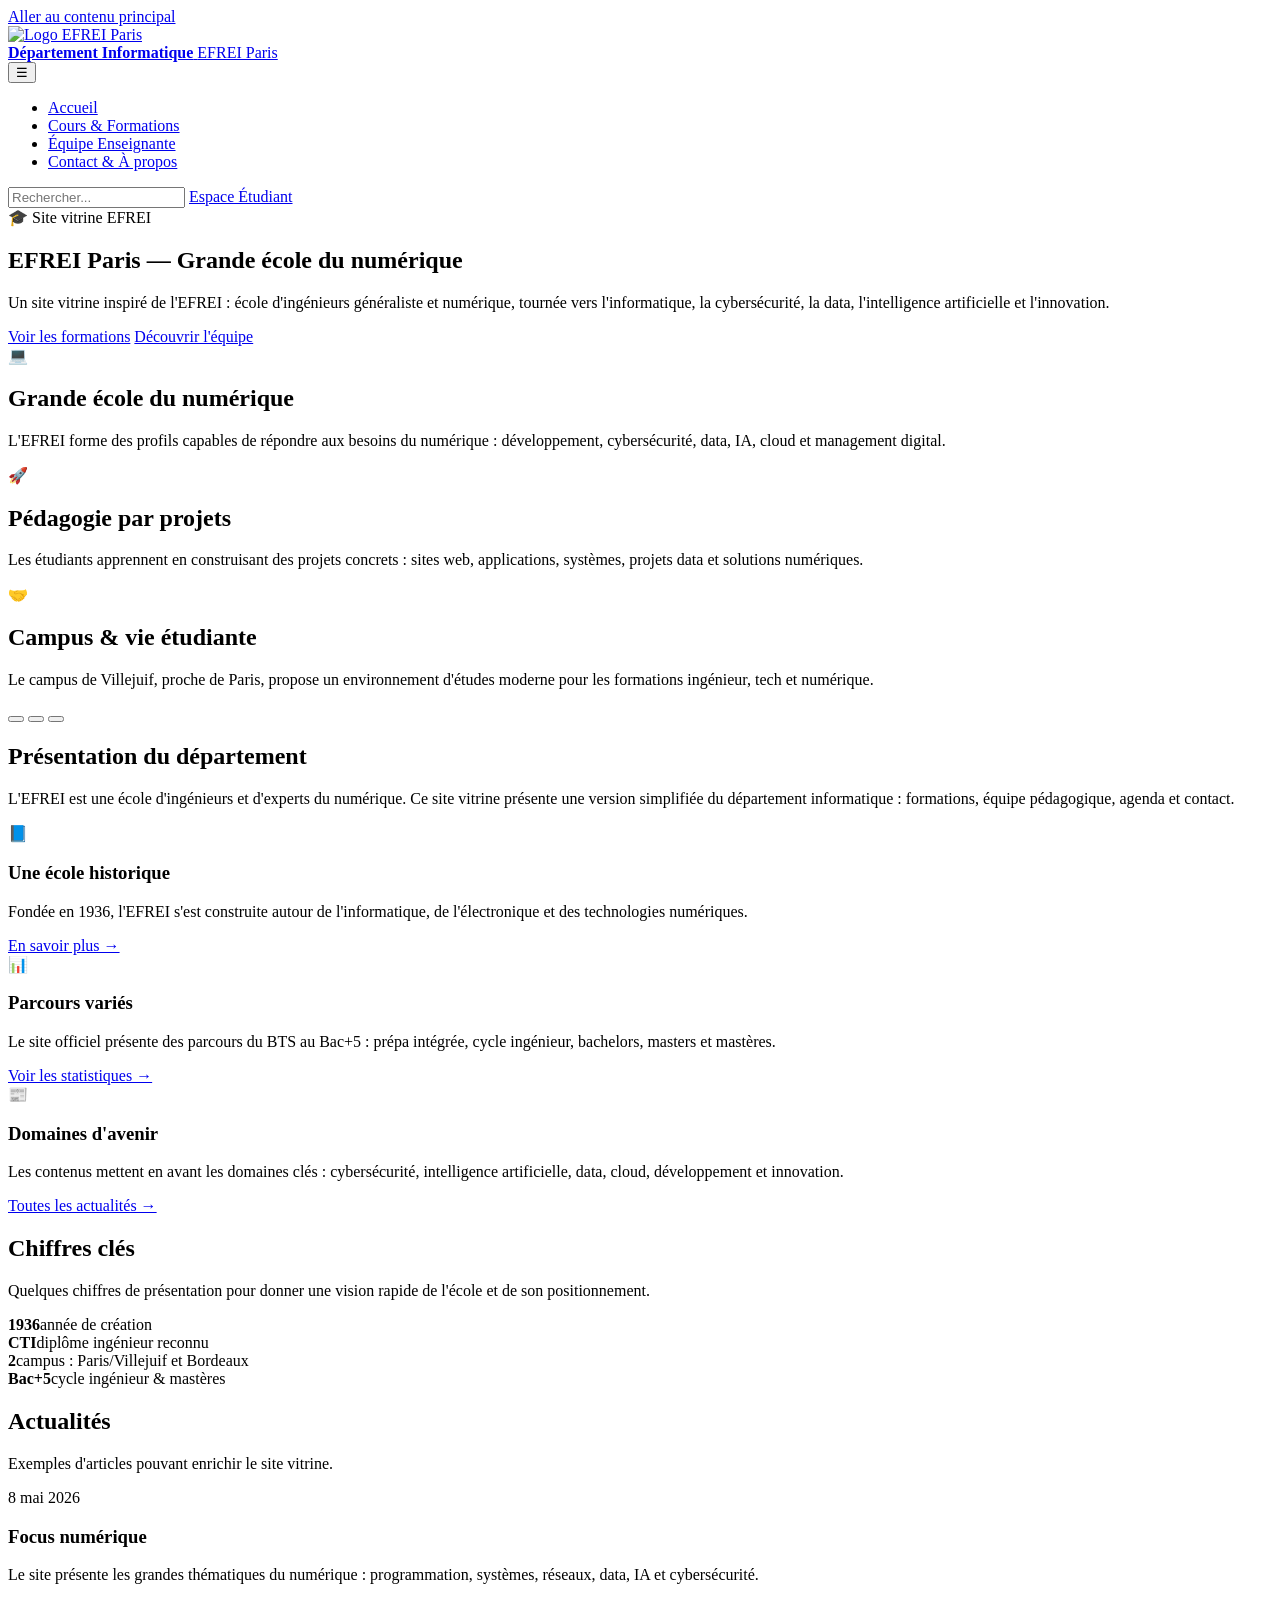
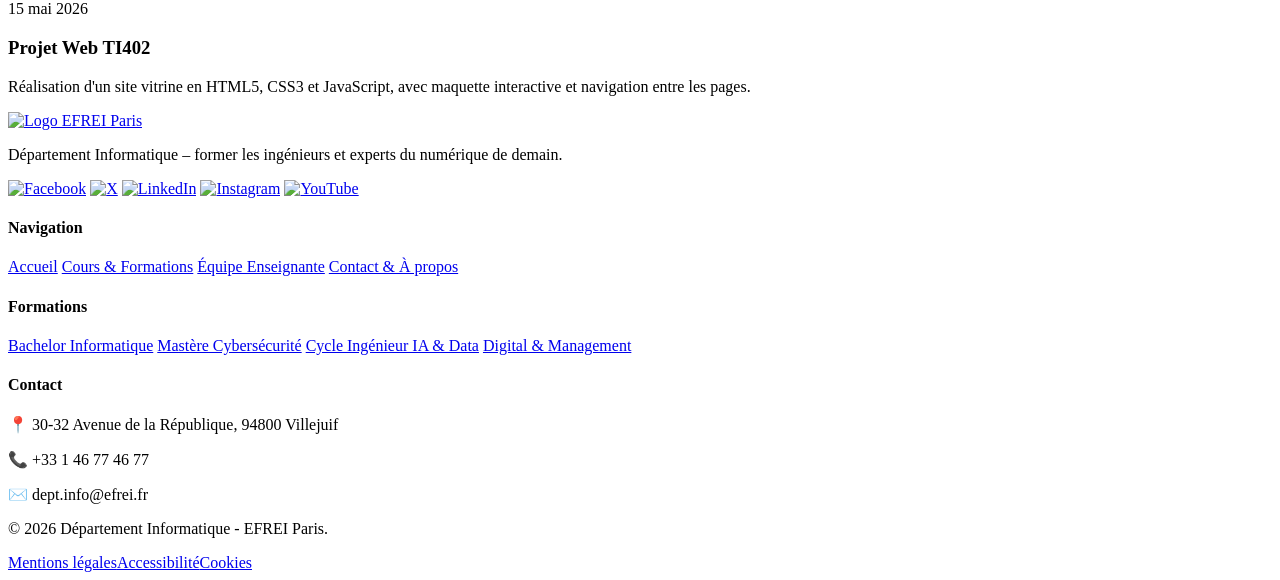
==== projetV2/index.html @ 912ecff1 "Add files via upload" ====
<!DOCTYPE html>
<html lang="fr">
<head>
  <meta charset="UTF-8">
  <meta name="viewport" content="width=device-width, initial-scale=1.0">
  <title>Accueil - Département Informatique EFREI</title>
  <meta name="description" content="Site vitrine du département informatique de l'EFREI Paris.">
  <link rel="stylesheet" href="css/style.css">
</head>
<body>
  <a class="skip-link" href="#contenu">Aller au contenu principal</a>

  <header class="site-header">
    <div class="container header-inner">
      <a class="brand" href="HTML/index.html" aria-label="Accueil EFREI">
        <div class="brand-logo"><img src="img/Logo_Efrei_2022.svg.png" alt="Logo EFREI Paris"></div>
        <div class="brand-text">
          <strong>Département Informatique</strong>
          <span>EFREI Paris</span>
        </div>
      </a>
      <button class="menu-toggle" type="button" aria-label="Ouvrir le menu" aria-expanded="false">☰</button>
      <nav class="main-nav" aria-label="Navigation principale">
        <ul>
          <li><a class="active" href="HTML/index.html">Accueil</a></li>
          <li><a href="HTML/cours_formation.html">Cours &amp; Formations</a></li>
          <li><a href="HTML/equipe_enseignante.html">Équipe Enseignante</a></li>
          <li><a href="HTML/contact.html">Contact &amp; À propos</a></li>
         
        </ul>
      </nav>
      <div class="header-actions">
        <input class="search-box" type="search" placeholder="Rechercher..." aria-label="Rechercher">
        <a class="btn" href="HTML/contact.html">Espace Étudiant</a>
      </div>
    </div>
  </header>

  <main id="contenu">
    <section class="hero">
      <div class="container hero-grid">
        <div>
          <span class="eyebrow">🎓 Site vitrine EFREI</span>
          <h1>EFREI Paris — Grande école du numérique</h1>
          <p>Un site vitrine inspiré de l'EFREI : école d'ingénieurs généraliste et numérique, tournée vers l'informatique, la cybersécurité, la data, l'intelligence artificielle et l'innovation.</p>
          <div class="hero-buttons">
            <a class="btn" href="HTML/cours_formation.html">Voir les formations</a>
            <a class="btn secondary" href="HTML/equipe_enseignante.html">Découvrir l'équipe</a>
          </div>
        </div>
        <div class="hero-card" aria-label="Carrousel de présentation">
          <article class="slide active">
            <div class="slide-icon">💻</div>
            <h2>Grande école du numérique</h2>
            <p>L'EFREI forme des profils capables de répondre aux besoins du numérique : développement, cybersécurité, data, IA, cloud et management digital.</p>
          </article>
          <article class="slide">
            <div class="slide-icon">🚀</div>
            <h2>Pédagogie par projets</h2>
            <p>Les étudiants apprennent en construisant des projets concrets : sites web, applications, systèmes, projets data et solutions numériques.</p>
          </article>
          <article class="slide">
            <div class="slide-icon">🤝</div>
            <h2>Campus & vie étudiante</h2>
            <p>Le campus de Villejuif, proche de Paris, propose un environnement d'études moderne pour les formations ingénieur, tech et numérique.</p>
          </article>
          <div class="slider-dots" aria-label="Contrôles du carrousel">
            <button class="dot active" type="button" aria-label="Slide 1"></button>
            <button class="dot" type="button" aria-label="Slide 2"></button>
            <button class="dot" type="button" aria-label="Slide 3"></button>
          </div>
        </div>
      </div>
    </section>

    <section class="section" id="presentation">
      <div class="container">
        <div class="section-title">
          <h2>Présentation du département</h2>
          <p>L'EFREI est une école d'ingénieurs et d'experts du numérique. Ce site vitrine présente une version simplifiée du département informatique : formations, équipe pédagogique, agenda et contact.</p>
        </div>
        <div class="cards-grid">
          <article class="card">
            <div class="card-icon">📘</div>
            <h3>Une école historique</h3>
            <p>Fondée en 1936, l'EFREI s'est construite autour de l'informatique, de l'électronique et des technologies numériques.</p>
            <a href="#presentation">En savoir plus →</a>
          </article>
          <article class="card">
            <div class="card-icon">📊</div>
            <h3>Parcours variés</h3>
            <p>Le site officiel présente des parcours du BTS au Bac+5 : prépa intégrée, cycle ingénieur, bachelors, masters et mastères.</p>
            <a href="#chiffres">Voir les statistiques →</a>
          </article>
          <article class="card">
            <div class="card-icon">📰</div>
            <h3>Domaines d'avenir</h3>
            <p>Les contenus mettent en avant les domaines clés : cybersécurité, intelligence artificielle, data, cloud, développement et innovation.</p>
            <a href="#actualites">Toutes les actualités →</a>
          </article>
        </div>
      </div>
    </section>

    <section class="section" id="chiffres">
      <div class="container">
        <div class="section-title">
          <h2>Chiffres clés</h2>
          <p>Quelques chiffres de présentation pour donner une vision rapide de l'école et de son positionnement.</p>
        </div>
        <div class="stats-grid">
          <div class="stat"><strong>1936</strong><span>année de création</span></div>
          <div class="stat"><strong>CTI</strong><span>diplôme ingénieur reconnu</span></div>
          <div class="stat"><strong>2</strong><span>campus : Paris/Villejuif et Bordeaux</span></div>
          <div class="stat"><strong>Bac+5</strong><span>cycle ingénieur & mastères</span></div>
        </div>
      </div>
    </section>

    <section class="section" id="actualites">
      <div class="container">
        <div class="section-title">
          <h2>Actualités</h2>
          <p>Exemples d'articles pouvant enrichir le site vitrine.</p>
        </div>
        <div class="news-grid">
          <article class="news-item">
            <time datetime="2026-05-08">8 mai 2026</time>
            <h3>Focus numérique</h3>
            <p>Le site présente les grandes thématiques du numérique : programmation, systèmes, réseaux, data, IA et cybersécurité.</p>
          </article>
          <article class="news-item">
            <time datetime="2026-05-15">15 mai 2026</time>
            <h3>Projet Web TI402</h3>
            <p>Réalisation d'un site vitrine en HTML5, CSS3 et JavaScript, avec maquette interactive et navigation entre les pages.</p>
          </article>
        </div>
      </div>
    </section>
  </main>

  <footer class="site-footer">
    <div class="container footer-grid">
      <div class="footer-col">
        <a class="footer-brand" href="index.html"><img src="img/Logo_Efrei_2022.svg.png" alt="Logo EFREI Paris"></a>
        <p>Département Informatique – former les ingénieurs et experts du numérique de demain.</p>
        <div class="socials">
          <a href="https://www.facebook.com/efrei" target="_blank" rel="noopener noreferrer" aria-label="Facebook EFREI"><img src="img/icon-facebook.svg" alt="Facebook"></a>
          <a href="https://www.twitter.com/efrei" target="_blank" rel="noopener noreferrer" aria-label="X / Twitter EFREI"><img src="img/icon-x.svg" alt="X"></a>
          <a href="https://www.linkedin.com/school/efrei" target="_blank" rel="noopener noreferrer" aria-label="LinkedIn EFREI"><img src="img/icon-linkedin.svg" alt="LinkedIn"></a>
          <a href="https://www.instagram.com/efrei" target="_blank" rel="noopener noreferrer" aria-label="Instagram EFREI"><img src="img/icon-instagram.svg" alt="Instagram"></a>
          <a href="https://www.youtube.com/efrei" target="_blank" rel="noopener noreferrer" aria-label="YouTube EFREI"><img src="img/icon-youtube.svg" alt="YouTube"></a>
        </div>
      </div>
      <div class="footer-col">
        <h4>Navigation</h4>
        <a href="HTML/index.html">Accueil</a>
        <a href="HTML/cours_formation.html">Cours &amp; Formations</a>
        <a href="HTML/equipe_enseignante.html">Équipe Enseignante</a>
        <a href="HTML/contact.html">Contact &amp; À propos</a>
      
      </div>
      <div class="footer-col">
        <h4>Formations</h4>
        <a href="HTML/cours_formation.html">Bachelor Informatique</a>
        <a href="HTML/cours_formation.html">Mastère Cybersécurité</a>
        <a href="HTML/cours_formation.html">Cycle Ingénieur IA & Data</a>
        <a href="HTML/cours_formation.html">Digital & Management</a>
      </div>
      <div class="footer-col">
        <h4>Contact</h4>
        <p>📍 30-32 Avenue de la République, 94800 Villejuif</p>
        <p>📞 +33 1 46 77 46 77</p>
        <p>✉️ dept.info@efrei.fr</p>
      </div>
    </div>
    <div class="container footer-bottom">
      <p>© 2026 Département Informatique - EFREI Paris.</p>
      <div class="footer-links"><a href="#">Mentions légales</a><a href="#">Accessibilité</a><a href="#">Cookies</a></div>
    </div>
  </footer>
  <script src="js/main.js"></script>
</body>
</html>
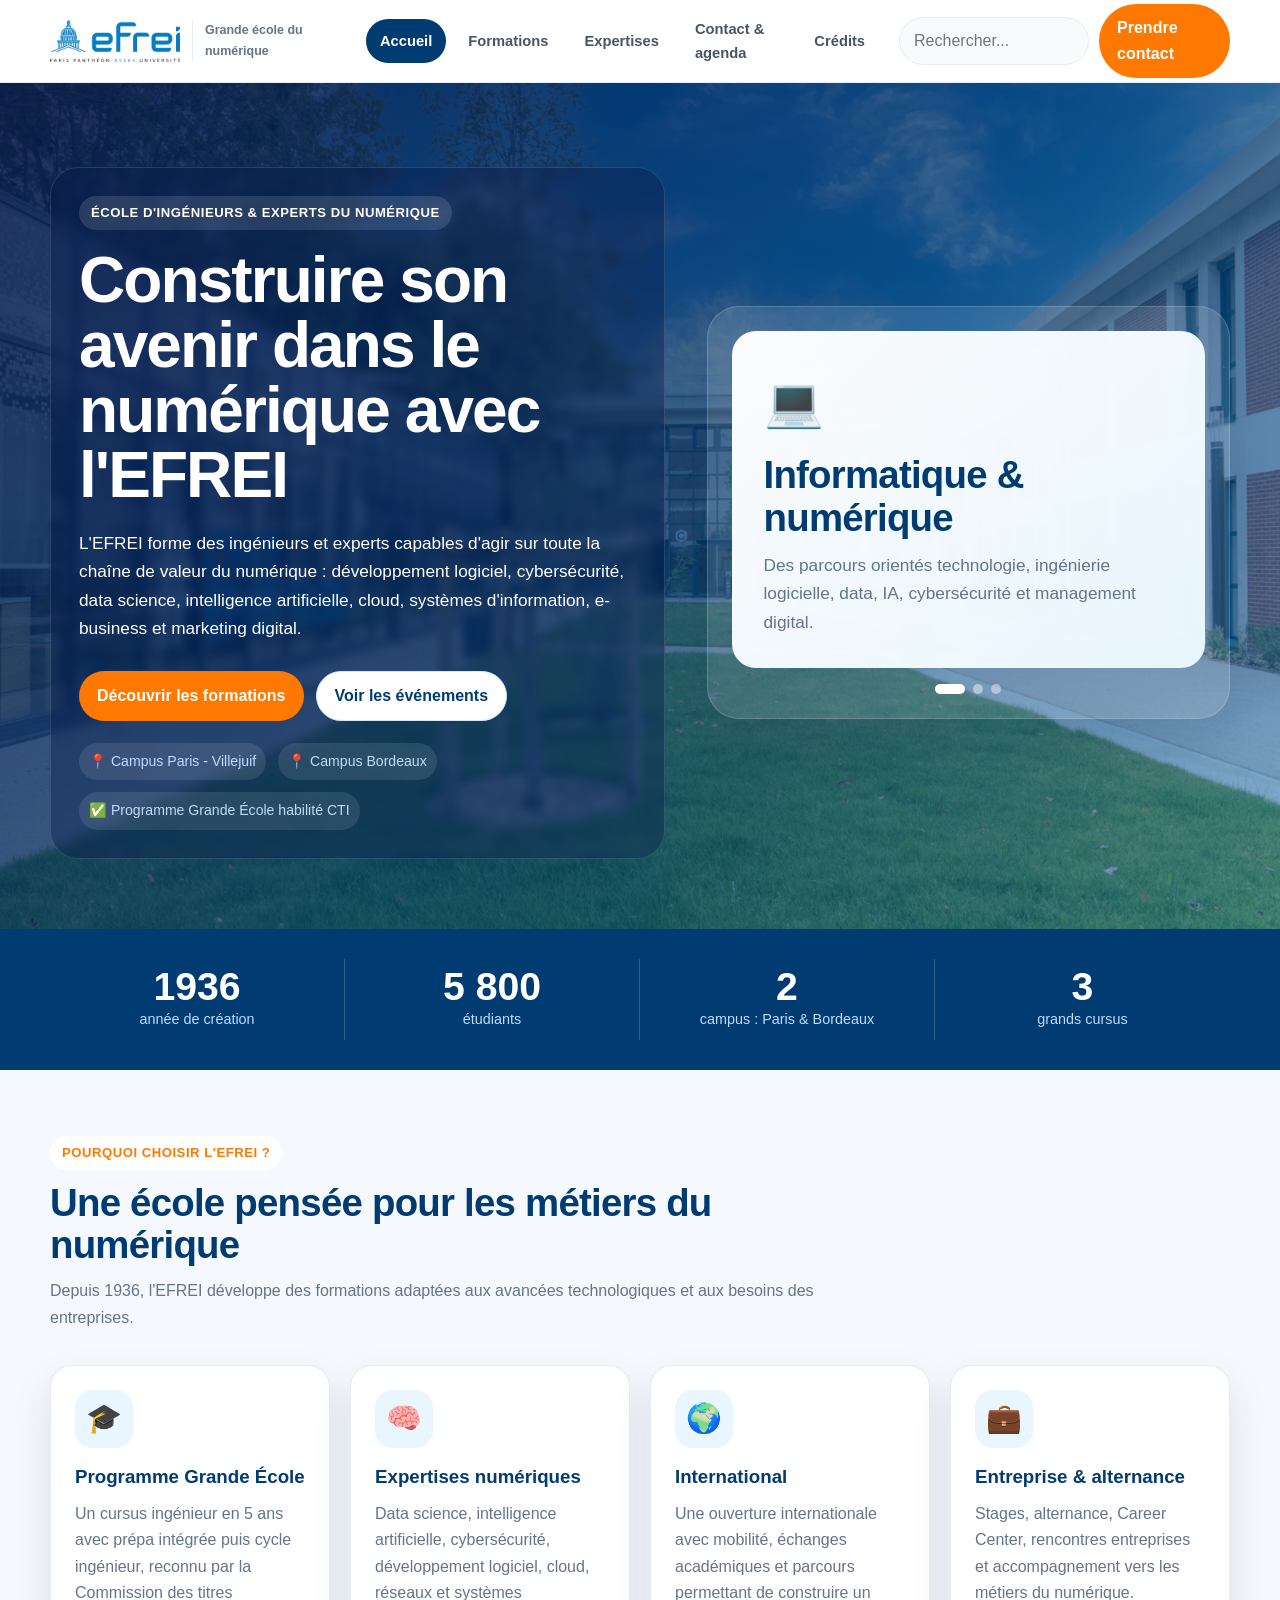
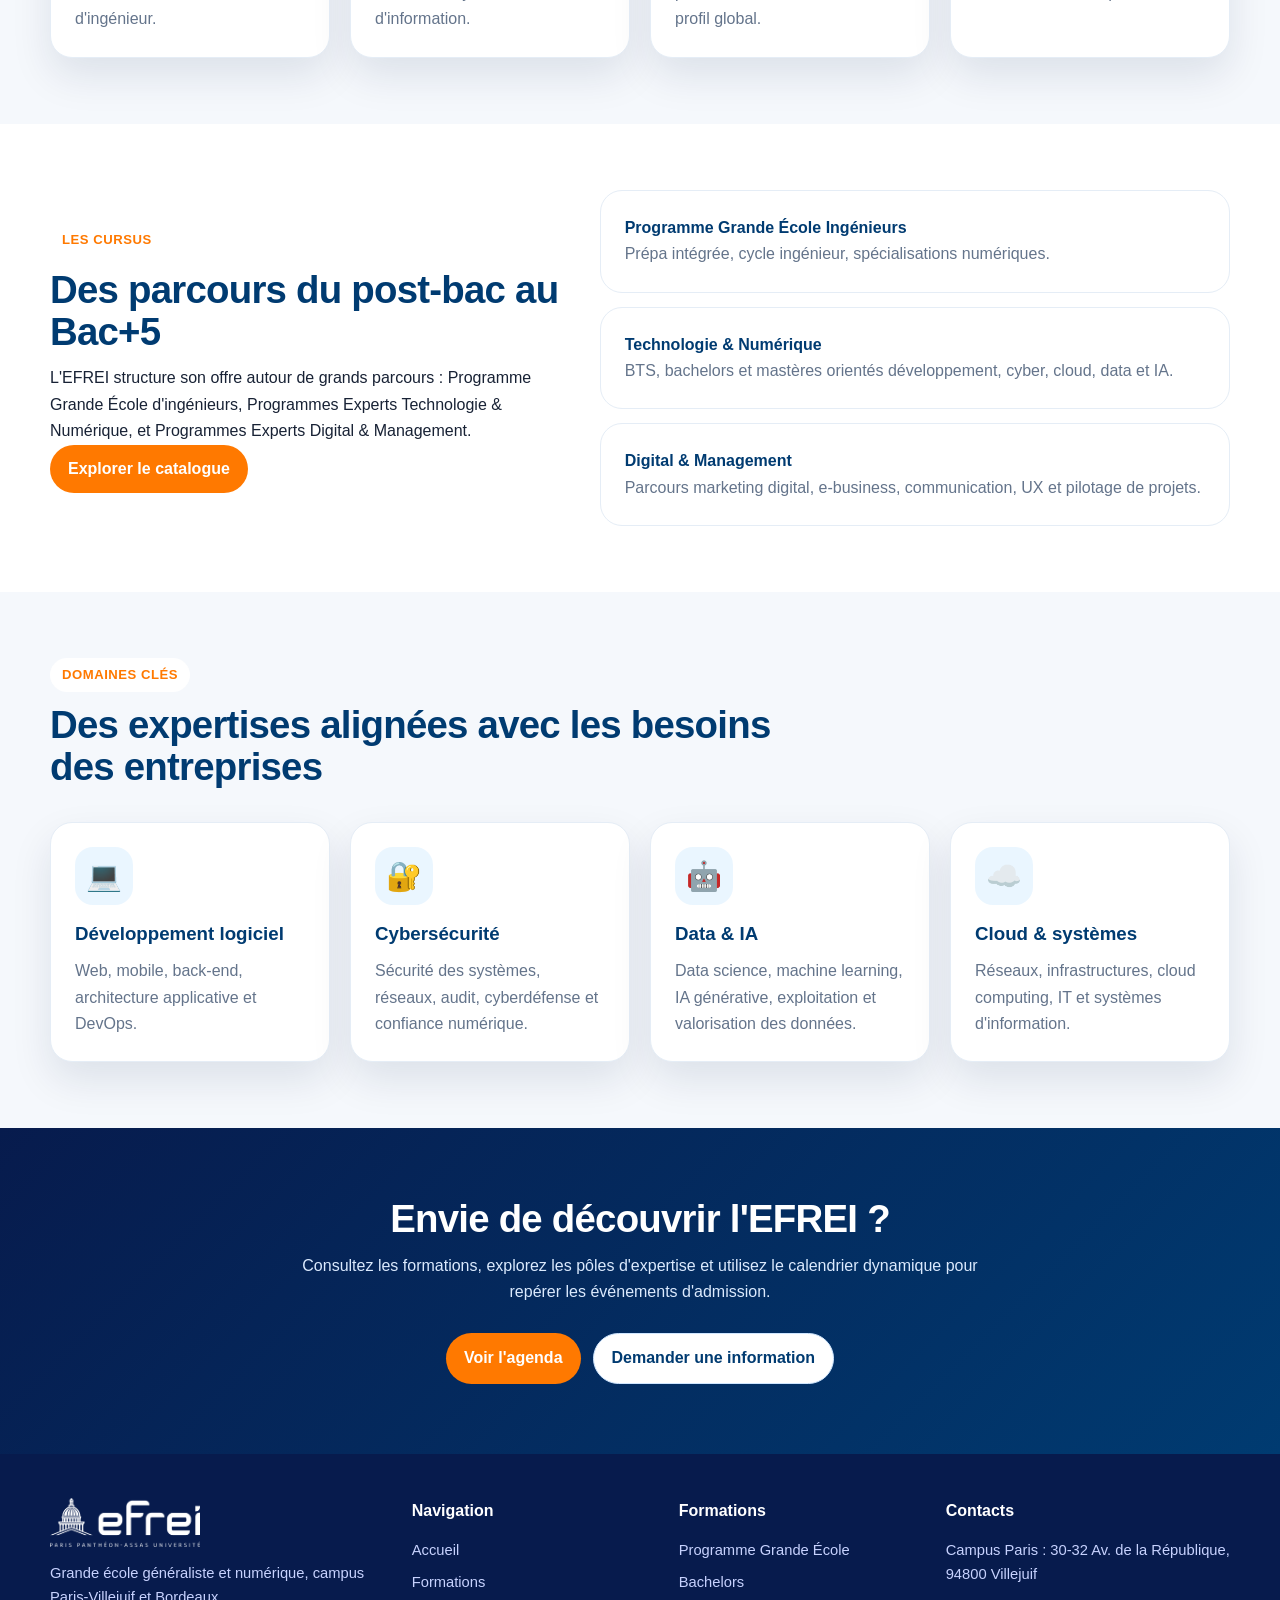
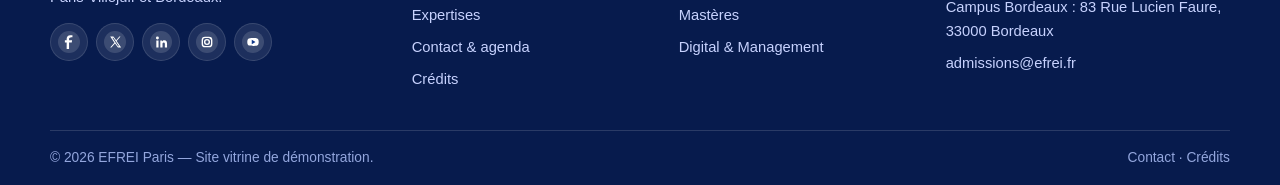
==== commit 919cd064: "Add files via upload" ====
--- a/projetV2/index.html
+++ b/projetV2/index.html
@@ -1,183 +1,168 @@
 <!DOCTYPE html>
+<!-- FICHIER HTML : index.html | Page du site vitrine EFREI. -->
 <html lang="fr">
 <head>
   <meta charset="UTF-8">
   <meta name="viewport" content="width=device-width, initial-scale=1.0">
-  <title>Accueil - Département Informatique EFREI</title>
-  <meta name="description" content="Site vitrine du département informatique de l'EFREI Paris.">
+  <title>EFREI Paris — Grande école du numérique</title>
+  <meta name="description" content="Site vitrine EFREI Paris : formations, campus, numérique, admissions et vie étudiante.">
   <link rel="stylesheet" href="css/style.css">
 </head>
 <body>
   <a class="skip-link" href="#contenu">Aller au contenu principal</a>
-
+  <!-- HEADER : logo EFREI, menu de navigation principal, recherche et bouton de contact -->
   <header class="site-header">
     <div class="container header-inner">
-      <a class="brand" href="HTML/index.html" aria-label="Accueil EFREI">
-        <div class="brand-logo"><img src="img/Logo_Efrei_2022.svg.png" alt="Logo EFREI Paris"></div>
-        <div class="brand-text">
-          <strong>Département Informatique</strong>
-          <span>EFREI Paris</span>
-        </div>
+      <a class="brand" href="index.html" aria-label="Accueil EFREI">
+        <img src="img/Logo_Efrei_2022.svg.png" alt="Logo EFREI Paris">
+        <span>Grande école du numérique</span>
       </a>
       <button class="menu-toggle" type="button" aria-label="Ouvrir le menu" aria-expanded="false">☰</button>
-      <nav class="main-nav" aria-label="Navigation principale">
-        <ul>
-          <li><a class="active" href="HTML/index.html">Accueil</a></li>
-          <li><a href="HTML/cours_formation.html">Cours &amp; Formations</a></li>
-          <li><a href="HTML/equipe_enseignante.html">Équipe Enseignante</a></li>
-          <li><a href="HTML/contact.html">Contact &amp; À propos</a></li>
-         
-        </ul>
-      </nav>
+      <nav class="main-nav" aria-label="Navigation principale"><ul><li><a class="active" href="index.html">Accueil</a></li><li><a href="cours_formation.html">Formations</a></li><li><a href="equipe_enseignante.html">Expertises</a></li><li><a href="contact.html">Contact & agenda</a></li><li><a href="credits.html">Crédits</a></li></ul></nav>
       <div class="header-actions">
         <input class="search-box" type="search" placeholder="Rechercher..." aria-label="Rechercher">
-        <a class="btn" href="HTML/contact.html">Espace Étudiant</a>
+        <a class="btn" href="contact.html#contactForm">Prendre contact</a>
       </div>
     </div>
   </header>
 
+  <!-- CONTENU PRINCIPAL DE LA PAGE D'ACCUEIL -->
   <main id="contenu">
-    <section class="hero">
+    <!-- SECTION HERO : première bannière visible avec accroche, boutons et carrousel -->
+    <section class="hero hero-home">
       <div class="container hero-grid">
-        <div>
-          <span class="eyebrow">🎓 Site vitrine EFREI</span>
-          <h1>EFREI Paris — Grande école du numérique</h1>
-          <p>Un site vitrine inspiré de l'EFREI : école d'ingénieurs généraliste et numérique, tournée vers l'informatique, la cybersécurité, la data, l'intelligence artificielle et l'innovation.</p>
+        <div class="hero-copy reveal">
+          <span class="eyebrow">École d'ingénieurs & experts du numérique</span>
+          <h1>Construire son avenir dans le numérique avec l'EFREI</h1>
+          <p>L'EFREI forme des ingénieurs et experts capables d'agir sur toute la chaîne de valeur du numérique : développement logiciel, cybersécurité, data science, intelligence artificielle, cloud, systèmes d'information, e-business et marketing digital.</p>
           <div class="hero-buttons">
-            <a class="btn" href="HTML/cours_formation.html">Voir les formations</a>
-            <a class="btn secondary" href="HTML/equipe_enseignante.html">Découvrir l'équipe</a>
+            <a class="btn" href="cours_formation.html">Découvrir les formations</a>
+            <a class="btn secondary" href="contact.html#calendar">Voir les événements</a>
+          </div>
+          <div class="hero-proof">
+            <span>📍 Campus Paris - Villejuif</span>
+            <span>📍 Campus Bordeaux</span>
+            <span>✅ Programme Grande École habilité CTI</span>
           </div>
         </div>
-        <div class="hero-card" aria-label="Carrousel de présentation">
-          <article class="slide active">
-            <div class="slide-icon">💻</div>
-            <h2>Grande école du numérique</h2>
-            <p>L'EFREI forme des profils capables de répondre aux besoins du numérique : développement, cybersécurité, data, IA, cloud et management digital.</p>
-          </article>
-          <article class="slide">
-            <div class="slide-icon">🚀</div>
-            <h2>Pédagogie par projets</h2>
-            <p>Les étudiants apprennent en construisant des projets concrets : sites web, applications, systèmes, projets data et solutions numériques.</p>
-          </article>
-          <article class="slide">
-            <div class="slide-icon">🤝</div>
-            <h2>Campus & vie étudiante</h2>
-            <p>Le campus de Villejuif, proche de Paris, propose un environnement d'études moderne pour les formations ingénieur, tech et numérique.</p>
-          </article>
-          <div class="slider-dots" aria-label="Contrôles du carrousel">
-            <button class="dot active" type="button" aria-label="Slide 1"></button>
-            <button class="dot" type="button" aria-label="Slide 2"></button>
-            <button class="dot" type="button" aria-label="Slide 3"></button>
+        <div class="hero-visual reveal">
+          <div class="slider-card" aria-label="Carrousel EFREI">
+            <article class="slide active">
+              <span class="slide-icon">💻</span>
+              <h2>Informatique & numérique</h2>
+              <p>Des parcours orientés technologie, ingénierie logicielle, data, IA, cybersécurité et management digital.</p>
+            </article>
+            <article class="slide">
+              <span class="slide-icon">🚀</span>
+              <h2>Innovation & projets</h2>
+              <p>Une pédagogie tournée vers les projets concrets, l'entreprise, la recherche appliquée et l'international.</p>
+            </article>
+            <article class="slide">
+              <span class="slide-icon">🤝</span>
+              <h2>Entreprises & carrière</h2>
+              <p>Un réseau entreprises, des stages, de l'alternance et un accompagnement carrière pour professionnaliser les étudiants.</p>
+            </article>
+            <div class="slider-dots">
+              <button class="dot active" type="button" aria-label="Diapositive 1"></button>
+              <button class="dot" type="button" aria-label="Diapositive 2"></button>
+              <button class="dot" type="button" aria-label="Diapositive 3"></button>
+            </div>
           </div>
         </div>
       </div>
     </section>
 
-    <section class="section" id="presentation">
+    <!-- CHIFFRES CLÉS : données rapides pour rassurer le visiteur -->
+    <section class="numbers-section">
+      <div class="container numbers-grid">
+        <article><strong data-counter="1936">1936</strong><span>année de création</span></article>
+        <article><strong data-counter="5800">5 800</strong><span>étudiants</span></article>
+        <article><strong data-counter="2">2</strong><span>campus : Paris & Bordeaux</span></article>
+        <article><strong data-counter="3">3</strong><span>grands cursus</span></article>
+      </div>
+    </section>
+
+    <!-- POINTS FORTS : raisons de choisir l'EFREI -->
+    <section class="section">
       <div class="container">
-        <div class="section-title">
-          <h2>Présentation du département</h2>
-          <p>L'EFREI est une école d'ingénieurs et d'experts du numérique. Ce site vitrine présente une version simplifiée du département informatique : formations, équipe pédagogique, agenda et contact.</p>
+        <div class="section-title reveal">
+          <span class="small-title">Pourquoi choisir l'EFREI ?</span>
+          <h2>Une école pensée pour les métiers du numérique</h2>
+          <p>Depuis 1936, l'EFREI développe des formations adaptées aux avancées technologiques et aux besoins des entreprises.</p>
         </div>
-        <div class="cards-grid">
-          <article class="card">
-            <div class="card-icon">📘</div>
-            <h3>Une école historique</h3>
-            <p>Fondée en 1936, l'EFREI s'est construite autour de l'informatique, de l'électronique et des technologies numériques.</p>
-            <a href="#presentation">En savoir plus →</a>
-          </article>
-          <article class="card">
-            <div class="card-icon">📊</div>
-            <h3>Parcours variés</h3>
-            <p>Le site officiel présente des parcours du BTS au Bac+5 : prépa intégrée, cycle ingénieur, bachelors, masters et mastères.</p>
-            <a href="#chiffres">Voir les statistiques →</a>
-          </article>
-          <article class="card">
-            <div class="card-icon">📰</div>
-            <h3>Domaines d'avenir</h3>
-            <p>Les contenus mettent en avant les domaines clés : cybersécurité, intelligence artificielle, data, cloud, développement et innovation.</p>
-            <a href="#actualites">Toutes les actualités →</a>
-          </article>
+        <div class="feature-grid">
+          <article class="feature-card reveal"><span>🎓</span><h3>Programme Grande École</h3><p>Un cursus ingénieur en 5 ans avec prépa intégrée puis cycle ingénieur, reconnu par la Commission des titres d'ingénieur.</p></article>
+          <article class="feature-card reveal"><span>🧠</span><h3>Expertises numériques</h3><p>Data science, intelligence artificielle, cybersécurité, développement logiciel, cloud, réseaux et systèmes d'information.</p></article>
+          <article class="feature-card reveal"><span>🌍</span><h3>International</h3><p>Une ouverture internationale avec mobilité, échanges académiques et parcours permettant de construire un profil global.</p></article>
+          <article class="feature-card reveal"><span>💼</span><h3>Entreprise & alternance</h3><p>Stages, alternance, Career Center, rencontres entreprises et accompagnement vers les métiers du numérique.</p></article>
         </div>
       </div>
     </section>
 
-    <section class="section" id="chiffres">
-      <div class="container">
-        <div class="section-title">
-          <h2>Chiffres clés</h2>
-          <p>Quelques chiffres de présentation pour donner une vision rapide de l'école et de son positionnement.</p>
+    <!-- CURSUS : présentation synthétique des grands parcours -->
+    <section class="section light-section">
+      <div class="container split-layout">
+        <div class="reveal">
+          <span class="small-title">Les cursus</span>
+          <h2>Des parcours du post-bac au Bac+5</h2>
+          <p>L'EFREI structure son offre autour de grands parcours : Programme Grande École d'ingénieurs, Programmes Experts Technologie & Numérique, et Programmes Experts Digital & Management.</p>
+          <a class="btn" href="cours_formation.html">Explorer le catalogue</a>
         </div>
-        <div class="stats-grid">
-          <div class="stat"><strong>1936</strong><span>année de création</span></div>
-          <div class="stat"><strong>CTI</strong><span>diplôme ingénieur reconnu</span></div>
-          <div class="stat"><strong>2</strong><span>campus : Paris/Villejuif et Bordeaux</span></div>
-          <div class="stat"><strong>Bac+5</strong><span>cycle ingénieur & mastères</span></div>
+        <div class="path-list reveal">
+          <article><strong>Programme Grande École Ingénieurs</strong><span>Prépa intégrée, cycle ingénieur, spécialisations numériques.</span></article>
+          <article><strong>Technologie & Numérique</strong><span>BTS, bachelors et mastères orientés développement, cyber, cloud, data et IA.</span></article>
+          <article><strong>Digital & Management</strong><span>Parcours marketing digital, e-business, communication, UX et pilotage de projets.</span></article>
         </div>
       </div>
     </section>
 
-    <section class="section" id="actualites">
+    <section class="section">
       <div class="container">
-        <div class="section-title">
-          <h2>Actualités</h2>
-          <p>Exemples d'articles pouvant enrichir le site vitrine.</p>
+        <div class="section-title reveal">
+          <span class="small-title">Domaines clés</span>
+          <h2>Des expertises alignées avec les besoins des entreprises</h2>
         </div>
-        <div class="news-grid">
-          <article class="news-item">
-            <time datetime="2026-05-08">8 mai 2026</time>
-            <h3>Focus numérique</h3>
-            <p>Le site présente les grandes thématiques du numérique : programmation, systèmes, réseaux, data, IA et cybersécurité.</p>
-          </article>
-          <article class="news-item">
-            <time datetime="2026-05-15">15 mai 2026</time>
-            <h3>Projet Web TI402</h3>
-            <p>Réalisation d'un site vitrine en HTML5, CSS3 et JavaScript, avec maquette interactive et navigation entre les pages.</p>
-          </article>
+        <div class="domains-grid">
+          <article class="domain-card reveal"><span>💻</span><h3>Développement logiciel</h3><p>Web, mobile, back-end, architecture applicative et DevOps.</p></article>
+          <article class="domain-card reveal"><span>🔐</span><h3>Cybersécurité</h3><p>Sécurité des systèmes, réseaux, audit, cyberdéfense et confiance numérique.</p></article>
+          <article class="domain-card reveal"><span>🤖</span><h3>Data & IA</h3><p>Data science, machine learning, IA générative, exploitation et valorisation des données.</p></article>
+          <article class="domain-card reveal"><span>☁️</span><h3>Cloud & systèmes</h3><p>Réseaux, infrastructures, cloud computing, IT et systèmes d'information.</p></article>
+        </div>
+      </div>
+    </section>
+
+    <!-- APPEL À L'ACTION : redirige vers l'agenda ou le formulaire -->
+    <section class="cta-banner">
+      <div class="container reveal">
+        <h2>Envie de découvrir l'EFREI ?</h2>
+        <p>Consultez les formations, explorez les pôles d'expertise et utilisez le calendrier dynamique pour repérer les événements d'admission.</p>
+        <div class="hero-buttons center">
+          <a class="btn" href="contact.html#calendar">Voir l'agenda</a>
+          <a class="btn secondary" href="contact.html#contactForm">Demander une information</a>
         </div>
       </div>
     </section>
   </main>
 
+  <!-- FOOTER : liens de navigation, réseaux sociaux et informations de contact -->
   <footer class="site-footer">
     <div class="container footer-grid">
       <div class="footer-col">
-        <a class="footer-brand" href="index.html"><img src="img/Logo_Efrei_2022.svg.png" alt="Logo EFREI Paris"></a>
-        <p>Département Informatique – former les ingénieurs et experts du numérique de demain.</p>
+        <img class="footer-logo" src="img/Logo_Efrei_2022.svg.png" alt="Logo EFREI Paris">
+        <p>Grande école généraliste et numérique, campus Paris-Villejuif et Bordeaux.</p>
         <div class="socials">
-          <a href="https://www.facebook.com/efrei" target="_blank" rel="noopener noreferrer" aria-label="Facebook EFREI"><img src="img/icon-facebook.svg" alt="Facebook"></a>
-          <a href="https://www.twitter.com/efrei" target="_blank" rel="noopener noreferrer" aria-label="X / Twitter EFREI"><img src="img/icon-x.svg" alt="X"></a>
-          <a href="https://www.linkedin.com/school/efrei" target="_blank" rel="noopener noreferrer" aria-label="LinkedIn EFREI"><img src="img/icon-linkedin.svg" alt="LinkedIn"></a>
-          <a href="https://www.instagram.com/efrei" target="_blank" rel="noopener noreferrer" aria-label="Instagram EFREI"><img src="img/icon-instagram.svg" alt="Instagram"></a>
-          <a href="https://www.youtube.com/efrei" target="_blank" rel="noopener noreferrer" aria-label="YouTube EFREI"><img src="img/icon-youtube.svg" alt="YouTube"></a>
+          <a href="https://www.facebook.com/efrei" target="_blank" rel="noopener noreferrer"><img src="img/icon-facebook.svg" alt="Facebook"></a>
+          <a href="https://www.twitter.com/efrei" target="_blank" rel="noopener noreferrer"><img src="img/icon-x.svg" alt="X"></a>
+          <a href="https://www.linkedin.com/school/efrei" target="_blank" rel="noopener noreferrer"><img src="img/icon-linkedin.svg" alt="LinkedIn"></a>
+          <a href="https://www.instagram.com/efrei" target="_blank" rel="noopener noreferrer"><img src="img/icon-instagram.svg" alt="Instagram"></a>
+          <a href="https://www.youtube.com/efrei" target="_blank" rel="noopener noreferrer"><img src="img/icon-youtube.svg" alt="YouTube"></a>
         </div>
       </div>
-      <div class="footer-col">
-        <h4>Navigation</h4>
-        <a href="HTML/index.html">Accueil</a>
-        <a href="HTML/cours_formation.html">Cours &amp; Formations</a>
-        <a href="HTML/equipe_enseignante.html">Équipe Enseignante</a>
-        <a href="HTML/contact.html">Contact &amp; À propos</a>
-      
-      </div>
-      <div class="footer-col">
-        <h4>Formations</h4>
-        <a href="HTML/cours_formation.html">Bachelor Informatique</a>
-        <a href="HTML/cours_formation.html">Mastère Cybersécurité</a>
-        <a href="HTML/cours_formation.html">Cycle Ingénieur IA & Data</a>
-        <a href="HTML/cours_formation.html">Digital & Management</a>
-      </div>
-      <div class="footer-col">
-        <h4>Contact</h4>
-        <p>📍 30-32 Avenue de la République, 94800 Villejuif</p>
-        <p>📞 +33 1 46 77 46 77</p>
-        <p>✉️ dept.info@efrei.fr</p>
-      </div>
+      <div class="footer-col"><h4>Navigation</h4><a href="index.html">Accueil</a><a href="cours_formation.html">Formations</a><a href="equipe_enseignante.html">Expertises</a><a href="contact.html">Contact & agenda</a><a href="credits.html">Crédits</a></div>
+      <div class="footer-col"><h4>Formations</h4><a href="cours_formation.html">Programme Grande École</a><a href="cours_formation.html">Bachelors</a><a href="cours_formation.html">Mastères</a><a href="cours_formation.html">Digital & Management</a></div>
+      <div class="footer-col"><h4>Contacts</h4><p>Campus Paris : 30-32 Av. de la République, 94800 Villejuif</p><p>Campus Bordeaux : 83 Rue Lucien Faure, 33000 Bordeaux</p><p>admissions@efrei.fr</p></div>
     </div>
-    <div class="container footer-bottom">
-      <p>© 2026 Département Informatique - EFREI Paris.</p>
-      <div class="footer-links"><a href="#">Mentions légales</a><a href="#">Accessibilité</a><a href="#">Cookies</a></div>
-    </div>
+    <div class="container footer-bottom"><p>© 2026 EFREI Paris — Site vitrine de démonstration.</p><div><a href="contact.html">Contact</a> · <a href="credits.html">Crédits</a></div></div>
   </footer>
   <script src="js/main.js"></script>
 </body>
--- a/projetV2/css/style.css
+++ b/projetV2/css/style.css
@@ -0,0 +1,1411 @@
+/* =========================================================
+   VARIABLES GLOBALES DU SITE
+   Ces variables permettent de centraliser les couleurs,
+   les ombres, les bordures et les rayons utilisés partout.
+========================================================= */
+
+:root {
+  --blue: #006bb6;
+  --blue-dark: #003b71;
+  --blue-deep: #071b4d;
+  --cyan: #00a6df;
+  --orange: #ff7900;
+  --text: #182235;
+  --muted: #64748b;
+  --bg: #f5f8fc;
+  --white: #fff;
+  --border: #e5edf6;
+  --shadow: 0 18px 40px rgba(9, 30, 66, .10);
+  --radius: 22px;
+}
+
+/* =========================================================
+   RESET CSS
+   On enlève les marges par défaut et on uniformise le calcul
+   des tailles avec box-sizing.
+========================================================= */
+
+* {
+  box-sizing: border-box;
+  margin: 0;
+  padding: 0;
+}
+
+/* Défilement fluide lors des clics sur les ancres */
+html {
+  scroll-behavior: smooth;
+}
+
+/* Style général du corps de page */
+body {
+  font-family: Arial, Helvetica, sans-serif;
+  background: var(--bg);
+  color: var(--text);
+  line-height: 1.65;
+}
+
+/* Liens sans soulignement par défaut */
+a {
+  color: inherit;
+  text-decoration: none;
+}
+
+/* Images responsives */
+img {
+  display: block;
+  max-width: 100%;
+}
+
+/* Conteneur principal qui limite la largeur du contenu */
+.container {
+  width: min(1180px, calc(100% - 32px));
+  margin: 0 auto;
+}
+
+/* Lien d’accessibilité pour aller directement au contenu */
+.skip-link {
+  position: absolute;
+  left: -999px;
+  top: 8px;
+  background: var(--blue-dark);
+  color: white;
+  padding: 8px 12px;
+  border-radius: 10px;
+  z-index: 999;
+}
+
+.skip-link:focus {
+  left: 8px;
+}
+
+/* =========================================================
+   HEADER / BARRE DE NAVIGATION
+   Cette partie gère le logo, le menu, la recherche
+   et le bouton d’action.
+========================================================= */
+
+.site-header {
+  position: sticky;
+  top: 0;
+  z-index: 100;
+  background: rgba(255,255,255,.95);
+  backdrop-filter: blur(12px);
+  border-bottom: 1px solid var(--border);
+}
+
+.header-inner {
+  min-height: 82px;
+  display: flex;
+  align-items: center;
+  justify-content: space-between;
+  gap: 20px;
+}
+
+/* Zone logo + nom du département */
+.brand {
+  display: flex;
+  align-items: center;
+  gap: 12px;
+  min-width: 230px;
+}
+
+.brand img {
+  width: 130px;
+  height: auto;
+}
+
+.brand span {
+  font-size: .78rem;
+  color: var(--muted);
+  font-weight: 700;
+  border-left: 1px solid var(--border);
+  padding-left: 12px;
+}
+
+/* Menu principal */
+.main-nav ul {
+  list-style: none;
+  display: flex;
+  align-items: center;
+  gap: 8px;
+}
+
+.main-nav a {
+  display: inline-flex;
+  align-items: center;
+  padding: 10px 14px;
+  border-radius: 999px;
+  color: #475569;
+  font-weight: 700;
+  font-size: .92rem;
+  transition: .2s;
+}
+
+/* État actif et effet au survol du menu */
+.main-nav a:hover,
+.main-nav a.active {
+  background: var(--blue-dark);
+  color: white;
+}
+
+/* Zone recherche + bouton */
+.header-actions {
+  display: flex;
+  align-items: center;
+  gap: 10px;
+}
+
+/* Barre de recherche */
+.search-box {
+  width: 190px;
+  padding: 10px 14px;
+  border: 1px solid var(--border);
+  border-radius: 999px;
+  background: #f8fafc;
+  outline: none;
+}
+
+.search-box:focus {
+  border-color: var(--cyan);
+  box-shadow: 0 0 0 4px rgba(0,166,223,.12);
+}
+
+/* Boutons principaux du site */
+.btn,
+button.btn {
+  border: none;
+  display: inline-flex;
+  align-items: center;
+  justify-content: center;
+  gap: 8px;
+  padding: 11px 18px;
+  border-radius: 999px;
+  background: var(--orange);
+  color: white;
+  font-weight: 800;
+  cursor: pointer;
+  transition: .2s;
+}
+
+.btn:hover,
+button.btn:hover {
+  transform: translateY(-2px);
+  box-shadow: 0 14px 24px rgba(255,121,0,.24);
+}
+
+/* Bouton secondaire blanc */
+.btn.secondary {
+  background: white;
+  color: var(--blue-dark);
+  border: 1px solid #cfe6ff;
+}
+
+/* Bouton burger affiché sur mobile */
+.menu-toggle {
+  display: none;
+  border: 1px solid var(--border);
+  background: white;
+  padding: 9px 12px;
+  border-radius: 12px;
+  font-size: 1.15rem;
+}
+
+/* =========================================================
+   PAGE INDEX — HERO / SECTION D’ACCUEIL
+   Grande bannière d’accueil avec texte, boutons et carrousel.
+========================================================= */
+
+.hero,
+.page-hero {
+  background: radial-gradient(circle at 82% 10%, rgba(0, 127, 169, 0.35), transparent 30%),
+              linear-gradient(135deg, var(--blue-deep), var(--blue-dark) 58%, var(--blue));
+  background-image: url('../img/Efrei.jpg');
+  color: rgb(255, 255, 255);
+  
+  overflow: hidden;
+}
+
+.hero {
+  padding: 84px 0 70px;
+}
+
+.page-hero {
+  padding: 68px 0;
+}
+
+/* Mise en page en deux colonnes : texte + carrousel */
+.hero-grid {
+  display: grid;
+  grid-template-columns: 1.08fr .92fr;
+  gap: 42px;
+  align-items: center;
+}
+
+/* Petit label au-dessus du titre */
+.eyebrow,
+.small-title {
+  display: inline-flex;
+  align-items: center;
+  gap: 8px;
+  padding: 6px 12px;
+  border-radius: 999px;
+  font-size: .82rem;
+  font-weight: 800;
+  text-transform: uppercase;
+  letter-spacing: .04em;
+}
+
+.eyebrow {
+  background: rgba(255, 255, 255, 0.12);
+  color: #ffffff;
+  margin-bottom: 18px;
+}
+
+.small-title {
+  color: var(--orange);
+  background: #ffffff;
+  margin-bottom: 12px;
+}
+
+/* Titres principaux */
+h1 {
+  font-size: clamp(2.4rem,5vw,4.4rem);
+  line-height: 1.02;
+  margin-bottom: 20px;
+  letter-spacing: -.03em;
+}
+
+h2 {
+  color: var(--blue-dark);
+  font-size: clamp(1.7rem,3vw,2.6rem);
+  line-height: 1.1;
+  margin-bottom: 12px;
+  letter-spacing: -.02em;
+}
+
+h3 {
+  color: var(--blue-dark);
+  margin-bottom: 8px;
+}
+
+/* Texte du hero */
+.hero p,
+.page-hero p {
+  color: #ffffff;
+  font-size: 1.08rem;
+  max-width: 720px;
+}
+
+/* Boutons du hero */
+.hero-buttons {
+  display: flex;
+  gap: 12px;
+  flex-wrap: wrap;
+  margin-top: 28px;
+}
+
+.hero-buttons.center {
+  justify-content: center;
+}
+
+/* Petites preuves / informations rapides sous le hero */
+.hero-proof {
+  display: flex;
+  gap: 12px;
+  flex-wrap: wrap;
+  margin-top: 22px;
+  color: #bfdbfe;
+  font-size: .88rem;
+}
+
+.hero-proof span {
+  background: rgba(255,255,255,.1);
+  padding: 7px 10px;
+  border-radius: 999px;
+}
+
+/* =========================================================
+   PAGE INDEX — CARROUSEL
+   Cartes qui défilent automatiquement grâce au JavaScript.
+========================================================= */
+
+.slider-card {
+  background: rgba(255,255,255,.12);
+  border: 1px solid rgba(255,255,255,.18);
+  border-radius: 32px;
+  padding: 24px;
+  box-shadow: var(--shadow);
+}
+
+/* Une slide est cachée par défaut */
+.slide {
+  display: none;
+  min-height: 310px;
+  background: linear-gradient(135deg,rgba(255,255,255,.98),rgba(235,248,255,.98));
+  color: var(--text);
+  border-radius: 24px;
+  padding: 32px;
+}
+
+/* Slide active affichée */
+.slide.active {
+  display: block;
+  animation: fadeIn .35s ease;
+}
+
+.slide-icon {
+  font-size: 3rem;
+  display: block;
+  margin-bottom: 12px;
+}
+
+.slide p {
+  color: var(--muted);
+}
+
+/* Points de navigation du carrousel */
+.slider-dots {
+  display: flex;
+  justify-content: center;
+  gap: 8px;
+  margin-top: 16px;
+}
+
+.dot {
+  width: 10px;
+  height: 10px;
+  border: none;
+  border-radius: 999px;
+  background: rgba(255,255,255,.45);
+  cursor: pointer;
+}
+
+.dot.active {
+  width: 30px;
+  background: white;
+}
+
+/* =========================================================
+   SECTIONS GÉNÉRALES
+   Utilisées sur toutes les pages du site.
+========================================================= */
+
+.section {
+  padding: 66px 0;
+}
+
+.light-section {
+  background: white;
+}
+
+.section-title {
+  max-width: 780px;
+  margin-bottom: 34px;
+}
+
+.section-title.compact {
+  margin-bottom: 0;
+}
+
+.section-title p,
+.muted {
+  color: var(--muted);
+}
+
+/* =========================================================
+   PAGE INDEX — CARTES DOMAINES / POINTS FORTS
+   Cartes utilisées pour présenter les domaines d’expertise,
+   les avantages et les informations clés.
+========================================================= */
+
+.feature-grid,
+.domains-grid {
+  display: grid;
+  grid-template-columns: repeat(4,1fr);
+  gap: 20px;
+}
+
+.feature-card,
+.domain-card,
+.program-card,
+.campus-card,
+.form-card,
+.info-card,
+.calendar-card,
+.event-panel,
+.stat,
+.path-list article {
+  background: white;
+  border: 1px solid var(--border);
+  border-radius: var(--radius);
+  padding: 24px;
+  box-shadow: var(--shadow);
+  transition: .25s;
+}
+
+/* Animation au survol des cartes */
+.feature-card:hover,
+.domain-card:hover,
+.program-card:hover,
+.campus-card:hover {
+  transform: translateY(-6px);
+  box-shadow: 0 24px 50px rgba(9,30,66,.14);
+}
+
+/* Icônes dans les cartes */
+.feature-card span,
+.domain-card span,
+.avatar {
+  width: 58px;
+  height: 58px;
+  border-radius: 18px;
+  background: #eaf6ff;
+  display: grid;
+  place-items: center;
+  font-size: 1.8rem;
+  margin-bottom: 14px;
+}
+
+.feature-card p,
+.domain-card p,
+.program-card p,
+.campus-card p {
+  color: var(--muted);
+}
+
+/* =========================================================
+   PAGE INDEX — CHIFFRES CLÉS
+   Bandeau bleu avec les chiffres importants de l’école.
+========================================================= */
+
+.numbers-section {
+  background: var(--blue-dark);
+  color: white;
+  padding: 30px 0;
+}
+
+.numbers-grid {
+  display: grid;
+  grid-template-columns: repeat(4,1fr);
+}
+
+.numbers-grid article {
+  text-align: center;
+  padding: 8px;
+  border-right: 1px solid rgba(255,255,255,.18);
+}
+
+.numbers-grid article:last-child {
+  border-right: none;
+}
+
+.numbers-grid strong {
+  display: block;
+  font-size: 2.45rem;
+  line-height: 1;
+}
+
+.numbers-grid span {
+  color: #bfdbfe;
+  font-size: .9rem;
+}
+
+/* =========================================================
+   PAGE INDEX — BLOCS DE PRÉSENTATION
+   Mise en page en deux colonnes avec texte et liste.
+========================================================= */
+
+.split-layout {
+  display: grid;
+  grid-template-columns: .9fr 1.1fr;
+  gap: 34px;
+  align-items: center;
+}
+
+.path-list {
+  display: grid;
+  gap: 14px;
+}
+
+.path-list article {
+  box-shadow: none;
+}
+
+.path-list strong {
+  color: var(--blue-dark);
+  display: block;
+}
+
+.path-list span {
+  color: var(--muted);
+}
+
+/* =========================================================
+   PAGE INDEX — APPEL À L’ACTION
+   Bandeau final pour inciter l’utilisateur à découvrir
+   les formations ou à contacter l’école.
+========================================================= */
+
+.cta-banner {
+  text-align: center;
+  background: linear-gradient(135deg,var(--blue-deep),var(--blue-dark));
+  color: white;
+  padding: 70px 0;
+}
+
+.cta-banner h2 {
+  color: white;
+}
+
+.cta-banner p {
+  color: #dbeafe;
+  max-width: 720px;
+  margin: 0 auto;
+}
+
+/* =========================================================
+   PAGE FORMATIONS — FILTRES ET CARTES
+   Utilisé pour afficher les programmes par catégorie.
+========================================================= */
+
+.toolbar {
+  display: flex;
+  align-items: flex-end;
+  justify-content: space-between;
+  gap: 20px;
+  margin-bottom: 28px;
+  flex-wrap: wrap;
+}
+
+.filters {
+  display: flex;
+  gap: 10px;
+  flex-wrap: wrap;
+}
+
+.filter-btn {
+  border: 1px solid var(--border);
+  background: white;
+  color: #475569;
+  border-radius: 999px;
+  padding: 10px 15px;
+  font-weight: 800;
+  cursor: pointer;
+  transition: .2s;
+}
+
+.filter-btn:hover,
+.filter-btn.active {
+  background: var(--blue-dark);
+  border-color: var(--blue-dark);
+  color: white;
+}
+
+.program-grid {
+  display: grid;
+  grid-template-columns: repeat(2,1fr);
+  gap: 22px;
+}
+
+.badge {
+  display: inline-block;
+  background: #eaf6ff;
+  color: var(--blue-dark);
+  padding: 5px 11px;
+  border-radius: 999px;
+  font-weight: 800;
+  font-size: .78rem;
+  margin-bottom: 12px;
+}
+
+.program-card ul {
+  margin: 14px 0 0 18px;
+  color: var(--muted);
+}
+
+.program-card a {
+  display: inline-block;
+  margin-top: 16px;
+  color: var(--blue);
+  font-weight: 800;
+}
+
+/* =========================================================
+   TABLEAUX
+   Utilisés pour les formations, plannings et agendas.
+========================================================= */
+
+.table-wrap {
+  overflow-x: auto;
+  border-radius: var(--radius);
+  box-shadow: var(--shadow);
+  background: white;
+  border: 1px solid var(--border);
+}
+
+.data-table {
+  width: 100%;
+  min-width: 760px;
+  border-collapse: collapse;
+}
+
+.data-table th,
+.data-table td {
+  padding: 16px;
+  text-align: left;
+  border-bottom: 1px solid var(--border);
+  vertical-align: top;
+}
+
+.data-table th {
+  background: var(--blue-dark);
+  color: white;
+}
+
+.data-table tr:last-child td {
+  border-bottom: none;
+}
+
+/* =========================================================
+   PAGE ÉQUIPE / EXPERTISES
+   Cartes pour les pôles, les enseignants ou les domaines.
+========================================================= */
+
+.stats-grid {
+  display: grid;
+  grid-template-columns: repeat(4,1fr);
+  gap: 18px;
+}
+
+.stat {
+  text-align: center;
+  box-shadow: none;
+}
+
+.stat strong {
+  display: block;
+  color: var(--blue-dark);
+  font-size: 2rem;
+}
+
+.stat span {
+  color: var(--muted);
+}
+
+.team-grid {
+  display: grid;
+  grid-template-columns: repeat(3,1fr);
+  gap: 22px;
+}
+
+.teacher-card {
+  text-align: center;
+}
+
+.teacher-card .avatar {
+  margin: 0 auto 14px;
+  width: 76px;
+  height: 76px;
+  border-radius: 50%;
+}
+
+/* Tags sous les cartes */
+.tags {
+  display: flex;
+  flex-wrap: wrap;
+  justify-content: center;
+  gap: 7px;
+  margin-top: 14px;
+}
+
+.tags span {
+  background: #f1f5f9;
+  color: #475569;
+  border-radius: 999px;
+  padding: 4px 9px;
+  font-size: .76rem;
+  font-weight: 800;
+}
+
+.no-result {
+  text-align: center;
+  color: var(--muted);
+  padding: 24px;
+}
+
+/* Disponibilités dans le tableau d’agenda */
+.agenda-table .available {
+  background: #dcfce7;
+  color: #166534;
+  font-weight: 800;
+}
+
+.agenda-table .busy {
+  color: #94a3b8;
+  text-align: center;
+}
+
+/* =========================================================
+   PAGE CONTACT — CAMPUS
+   Cartes permettant d’afficher les campus et informations.
+========================================================= */
+
+.campus-grid {
+  display: grid;
+  grid-template-columns: repeat(3,1fr);
+  gap: 20px;
+}
+
+.campus-chip {
+  display: inline-block;
+  background: #fff7ed;
+  color: var(--orange);
+  padding: 5px 11px;
+  border-radius: 999px;
+  font-size: .78rem;
+  font-weight: 900;
+  margin-bottom: 12px;
+}
+
+/* =========================================================
+   PAGE CONTACT — CALENDRIER DYNAMIQUE
+   Calendrier généré et contrôlé avec JavaScript.
+========================================================= */
+
+.calendar-layout {
+  display: grid;
+  grid-template-columns: 1.35fr .65fr;
+  gap: 24px;
+  align-items: start;
+}
+
+.calendar-header {
+  display: flex;
+  justify-content: space-between;
+  align-items: center;
+  gap: 14px;
+  margin-bottom: 18px;
+}
+
+.calendar-header h3 {
+  margin: 0;
+  font-size: 1.5rem;
+}
+
+.calendar-header p {
+  color: var(--muted);
+}
+
+/* Boutons mois précédent / suivant */
+.calendar-nav {
+  width: 42px;
+  height: 42px;
+  border: none;
+  border-radius: 50%;
+  background: var(--blue-dark);
+  color: white;
+  font-size: 1.8rem;
+  cursor: pointer;
+}
+
+/* Jours de la semaine + grille des jours */
+.calendar-weekdays,
+.calendar-grid {
+  display: grid;
+  grid-template-columns: repeat(7,1fr);
+  gap: 8px;
+}
+
+.calendar-weekdays span {
+  text-align: center;
+  color: var(--muted);
+  font-size: .82rem;
+  font-weight: 900;
+}
+
+/* Case d’un jour dans le calendrier */
+.calendar-day {
+  min-height: 82px;
+  border: 1px solid var(--border);
+  background: #f8fafc;
+  border-radius: 16px;
+  padding: 8px;
+  cursor: pointer;
+  position: relative;
+  transition: .2s;
+}
+
+.calendar-day:hover,
+.calendar-day.selected {
+  background: #eaf6ff;
+  border-color: var(--cyan);
+}
+
+/* Jours qui ne font pas partie du mois courant */
+.calendar-day.muted-day {
+  opacity: .35;
+  cursor: default;
+}
+
+.calendar-day strong {
+  display: block;
+  color: var(--blue-dark);
+}
+
+/* Petit point orange lorsqu’un événement existe */
+.calendar-day.has-event::after {
+  content: "";
+  width: 8px;
+  height: 8px;
+  background: var(--orange);
+  border-radius: 50%;
+  position: absolute;
+  right: 10px;
+  top: 10px;
+}
+
+/* Carte affichant le détail d’un événement */
+.event-item {
+  border-left: 4px solid var(--orange);
+  background: #f8fafc;
+  border-radius: 14px;
+  padding: 12px;
+  margin-bottom: 12px;
+}
+
+.event-item strong {
+  color: var(--blue-dark);
+  display: block;
+}
+
+.event-item span {
+  color: var(--muted);
+  font-size: .86rem;
+}
+
+.calendar-note,
+.contact-box {
+  background: #fff7ed;
+  color: #9a4b00;
+  border: 1px dashed #fdba74;
+  padding: 14px;
+  border-radius: 16px;
+  margin-top: 16px;
+  font-size: .9rem;
+}
+
+/* =========================================================
+   PAGE CONTACT — FORMULAIRE
+   Mise en forme du formulaire de contact avec validation JS.
+========================================================= */
+
+.form-layout {
+  display: grid;
+  grid-template-columns: 1.2fr .8fr;
+  gap: 24px;
+  align-items: start;
+}
+
+.form-row {
+  display: grid;
+  grid-template-columns: 1fr 1fr;
+  gap: 14px;
+}
+
+.form-group {
+  margin-bottom: 16px;
+}
+
+label {
+  display: block;
+  color: var(--blue-dark);
+  font-weight: 900;
+  margin-bottom: 6px;
+}
+
+input,
+select,
+textarea {
+  width: 100%;
+  border: 1px solid var(--border);
+  border-radius: 14px;
+  padding: 12px 14px;
+  background: #f8fafc;
+  font: inherit;
+  outline: none;
+}
+
+input:focus,
+select:focus,
+textarea:focus {
+  border-color: var(--cyan);
+  box-shadow: 0 0 0 4px rgba(0,166,223,.12);
+}
+
+textarea {
+  min-height: 150px;
+  resize: vertical;
+}
+
+/* Messages d’erreur du formulaire */
+.error-message {
+  color: #b91c1c;
+  min-height: 18px;
+  font-size: .84rem;
+  margin-top: 4px;
+}
+
+/* Message affiché quand le formulaire est valide */
+.success-message {
+  display: none;
+  background: #dcfce7;
+  color: #166534;
+  border: 1px solid #bbf7d0;
+  border-radius: 16px;
+  padding: 12px 14px;
+  margin-top: 14px;
+  font-weight: 900;
+}
+
+/* Ligne du compteur de caractères */
+.char-row {
+  display: flex;
+  align-items: center;
+  justify-content: space-between;
+  gap: 12px;
+  color: var(--muted);
+  font-size: .85rem;
+}
+
+/* Liens rapides dans la page contact */
+.quick-list {
+  display: grid;
+  gap: 10px;
+  margin: 18px 0;
+}
+
+.quick-list a {
+  background: #f8fafc;
+  border: 1px solid var(--border);
+  padding: 12px;
+  border-radius: 14px;
+  font-weight: 800;
+  color: var(--blue-dark);
+}
+
+/* =========================================================
+   FOOTER
+   Bas de page commun à toutes les pages.
+========================================================= */
+
+.site-footer {
+  background: var(--blue-deep);
+  color: #c7d2fe;
+  padding-top: 44px;
+}
+
+.footer-grid {
+  display: grid;
+  grid-template-columns: 1.4fr 1fr 1fr 1.2fr;
+  gap: 30px;
+  padding-bottom: 30px;
+}
+
+.footer-logo {
+  width: 150px;
+  filter: brightness(0) invert(1);
+  margin-bottom: 14px;
+}
+
+.footer-col h4 {
+  color: white;
+  margin-bottom: 14px;
+}
+
+.footer-col p,
+.footer-col a {
+  color: #c7d2fe;
+  display: block;
+  margin-bottom: 8px;
+  font-size: .92rem;
+}
+
+.footer-col a:hover {
+  color: white;
+}
+
+/* Logos des réseaux sociaux */
+.socials {
+  display: flex;
+  gap: 8px;
+  margin-top: 14px;
+}
+
+.socials a {
+  width: 38px;
+  height: 38px;
+  border-radius: 50%;
+  display: grid;
+  place-items: center;
+  background: rgba(255,255,255,.09);
+  border: 1px solid rgba(255,255,255,.12);
+  transition: .2s;
+}
+
+.socials a:hover {
+  transform: translateY(-3px);
+  background: rgba(255,255,255,.16);
+}
+
+.socials img {
+  width: 22px;
+  height: 22px;
+}
+
+.footer-bottom {
+  border-top: 1px solid rgba(255,255,255,.14);
+  padding: 16px 0;
+  display: flex;
+  justify-content: space-between;
+  gap: 12px;
+  flex-wrap: wrap;
+  color: #93a6dd;
+  font-size: .86rem;
+}
+
+/* =========================================================
+   CLASSES UTILITAIRES
+========================================================= */
+
+/* Permet de cacher un élément en JavaScript */
+.hidden {
+  display: none !important;
+}
+
+/* Animation d’apparition au scroll */
+.reveal {
+  opacity: 0;
+  transform: translateY(18px);
+  transition: .65s ease;
+}
+
+.reveal.visible {
+  opacity: 1;
+  transform: translateY(0);
+}
+
+/* Animation utilisée pour le carrousel */
+@keyframes fadeIn {
+  from {
+    opacity: 0;
+    transform: translateY(10px);
+  }
+
+  to {
+    opacity: 1;
+    transform: translateY(0);
+  }
+}
+
+/* =========================================================
+   RESPONSIVE TABLETTE
+   Adaptation du site pour les écrans moyens.
+========================================================= */
+
+@media (max-width: 1000px) {
+  .header-inner {
+    flex-wrap: wrap;
+  }
+
+  .menu-toggle {
+    display: inline-block;
+  }
+
+  .main-nav {
+    display: none;
+    width: 100%;
+    order: 3;
+  }
+
+  .main-nav.open {
+    display: block;
+  }
+
+  .main-nav ul {
+    flex-direction: column;
+    align-items: stretch;
+    padding-bottom: 14px;
+  }
+
+  .main-nav a {
+    width: 100%;
+  }
+
+  .hero-grid,
+  .split-layout,
+  .calendar-layout,
+  .form-layout {
+    grid-template-columns: 1fr;
+  }
+
+  .feature-grid,
+  .domains-grid,
+  .stats-grid,
+  .footer-grid,
+  .campus-grid {
+    grid-template-columns: 1fr 1fr;
+  }
+
+  .team-grid {
+    grid-template-columns: 1fr 1fr;
+  }
+}
+
+/* =========================================================
+   RESPONSIVE MOBILE
+   Adaptation du site pour les petits écrans.
+========================================================= */
+
+@media (max-width: 680px) {
+  .brand {
+    min-width: auto;
+  }
+
+  .brand img {
+    width: 105px;
+  }
+
+  .brand span {
+    display: none;
+  }
+
+  .header-actions {
+    width: 100%;
+  }
+
+  .search-box {
+    flex: 1;
+    width: auto;
+  }
+
+  .hero,
+  .page-hero {
+    padding: 54px 0;
+  }
+
+  .numbers-grid,
+  .feature-grid,
+  .domains-grid,
+  .program-grid,
+  .stats-grid,
+  .team-grid,
+  .campus-grid,
+  .footer-grid,
+  .form-row {
+    grid-template-columns: 1fr;
+  }
+
+  .numbers-grid article {
+    border-right: none;
+    border-bottom: 1px solid rgba(255,255,255,.18);
+  }
+
+  .calendar-day {
+    min-height: 58px;
+    border-radius: 12px;
+    font-size: .86rem;
+  }
+
+  .footer-bottom {
+    flex-direction: column;
+    align-items: flex-start;
+  }
+}
+/* =========================================================
+   PAGE À PROPOS — RÉALISATION DU SITE
+   Cartes utilisées pour présenter les membres du groupe,
+   leur rôle et le travail réalisé.
+========================================================= */
+
+.about-grid {
+  display: grid;
+  grid-template-columns: repeat(2, 1fr);
+  gap: 22px;
+}
+
+.about-card {
+  background: white;
+  border: 1px solid var(--border);
+  border-radius: var(--radius);
+  padding: 28px;
+  box-shadow: var(--shadow);
+  transition: .25s;
+}
+
+.about-card:hover {
+  transform: translateY(-6px);
+  box-shadow: 0 24px 50px rgba(9,30,66,.14);
+}
+
+.about-card ul {
+  margin: 16px 0 0 18px;
+  color: var(--muted);
+}
+
+.about-card li {
+  margin-bottom: 7px;
+}
+
+@media (max-width: 680px) {
+  .about-grid {
+    grid-template-columns: 1fr;
+  }
+}
+
+/* Ajustement de la photo de campus dans le bandeau d'accueil */
+.hero,
+.page-hero {
+  background-size: cover;
+  background-position: center;
+  position: relative;
+}
+
+.hero::before,
+.page-hero::before {
+  content: "";
+  position: absolute;
+  inset: 0;
+  background: linear-gradient(135deg, rgba(7,27,77,.88), rgba(0,59,113,.72), rgba(0,107,182,.45));
+  z-index: 0;
+}
+
+.hero > *,
+.page-hero > * {
+  position: relative;
+  z-index: 1;
+}
+
+
+/* =========================================================
+   AMÉLIORATION CHARTE — PUCES TRIANGLE
+   La charte demande des puces dynamiques de type triangle.
+   On les applique aux listes de contenu sans toucher au menu.
+========================================================= */
+
+.triangle-list,
+.program-card ul,
+.about-card ul,
+.admissions-card ul {
+  list-style: none;
+  margin: 16px 0 0;
+  padding: 0;
+}
+
+.triangle-list li,
+.program-card li,
+.about-card li,
+.admissions-card li {
+  position: relative;
+  padding-left: 24px;
+  margin-bottom: 9px;
+  color: var(--muted);
+}
+
+.triangle-list li::before,
+.program-card li::before,
+.about-card li::before,
+.admissions-card li::before {
+  content: "▶";
+  position: absolute;
+  left: 0;
+  top: 0;
+  color: var(--orange);
+  font-size: .78rem;
+  font-weight: 900;
+}
+
+/* =========================================================
+   HERO SIMPLE
+   Effet diagonal retiré : on garde le bandeau avec photo + voile
+   sombre lisible, comme dans la version précédente.
+========================================================= */
+
+.hero-home {
+  position: relative;
+  isolation: isolate;
+}
+
+.hero-home .hero-grid {
+  position: relative;
+  z-index: 2;
+}
+
+.hero-copy {
+  background: rgba(7, 27, 77, .36);
+  border: 1px solid rgba(255,255,255,.12);
+  border-radius: 28px;
+  padding: 28px;
+  backdrop-filter: blur(4px);
+}
+
+/* =========================================================
+   PAGE CONTACT — SECTION ADMISSIONS
+========================================================= */
+
+.admissions-grid {
+  display: grid;
+  grid-template-columns: repeat(3, 1fr);
+  gap: 22px;
+}
+
+.admissions-card {
+  background: white;
+  border: 1px solid var(--border);
+  border-radius: var(--radius);
+  padding: 26px;
+  box-shadow: var(--shadow);
+  transition: .25s;
+}
+
+.admissions-card:hover {
+  transform: translateY(-6px);
+  box-shadow: 0 24px 50px rgba(9,30,66,.14);
+}
+
+.admission-step {
+  display: inline-grid;
+  place-items: center;
+  width: 48px;
+  height: 48px;
+  border-radius: 16px;
+  background: var(--blue-dark);
+  color: white;
+  font-weight: 900;
+  margin-bottom: 14px;
+}
+
+.admissions-actions {
+  display: flex;
+  gap: 12px;
+  flex-wrap: wrap;
+  margin-top: 24px;
+}
+
+/* =========================================================
+   PAGE CRÉDITS — AJUSTEMENTS DE NOMMAGE
+========================================================= */
+
+.credits-note {
+  background: #fff7ed;
+  border: 1px dashed #fdba74;
+  color: #9a4b00;
+  border-radius: 18px;
+  padding: 16px;
+  margin-top: 18px;
+}
+
+@media (max-width: 1000px) {
+  .admissions-grid {
+    grid-template-columns: 1fr;
+  }
+}
